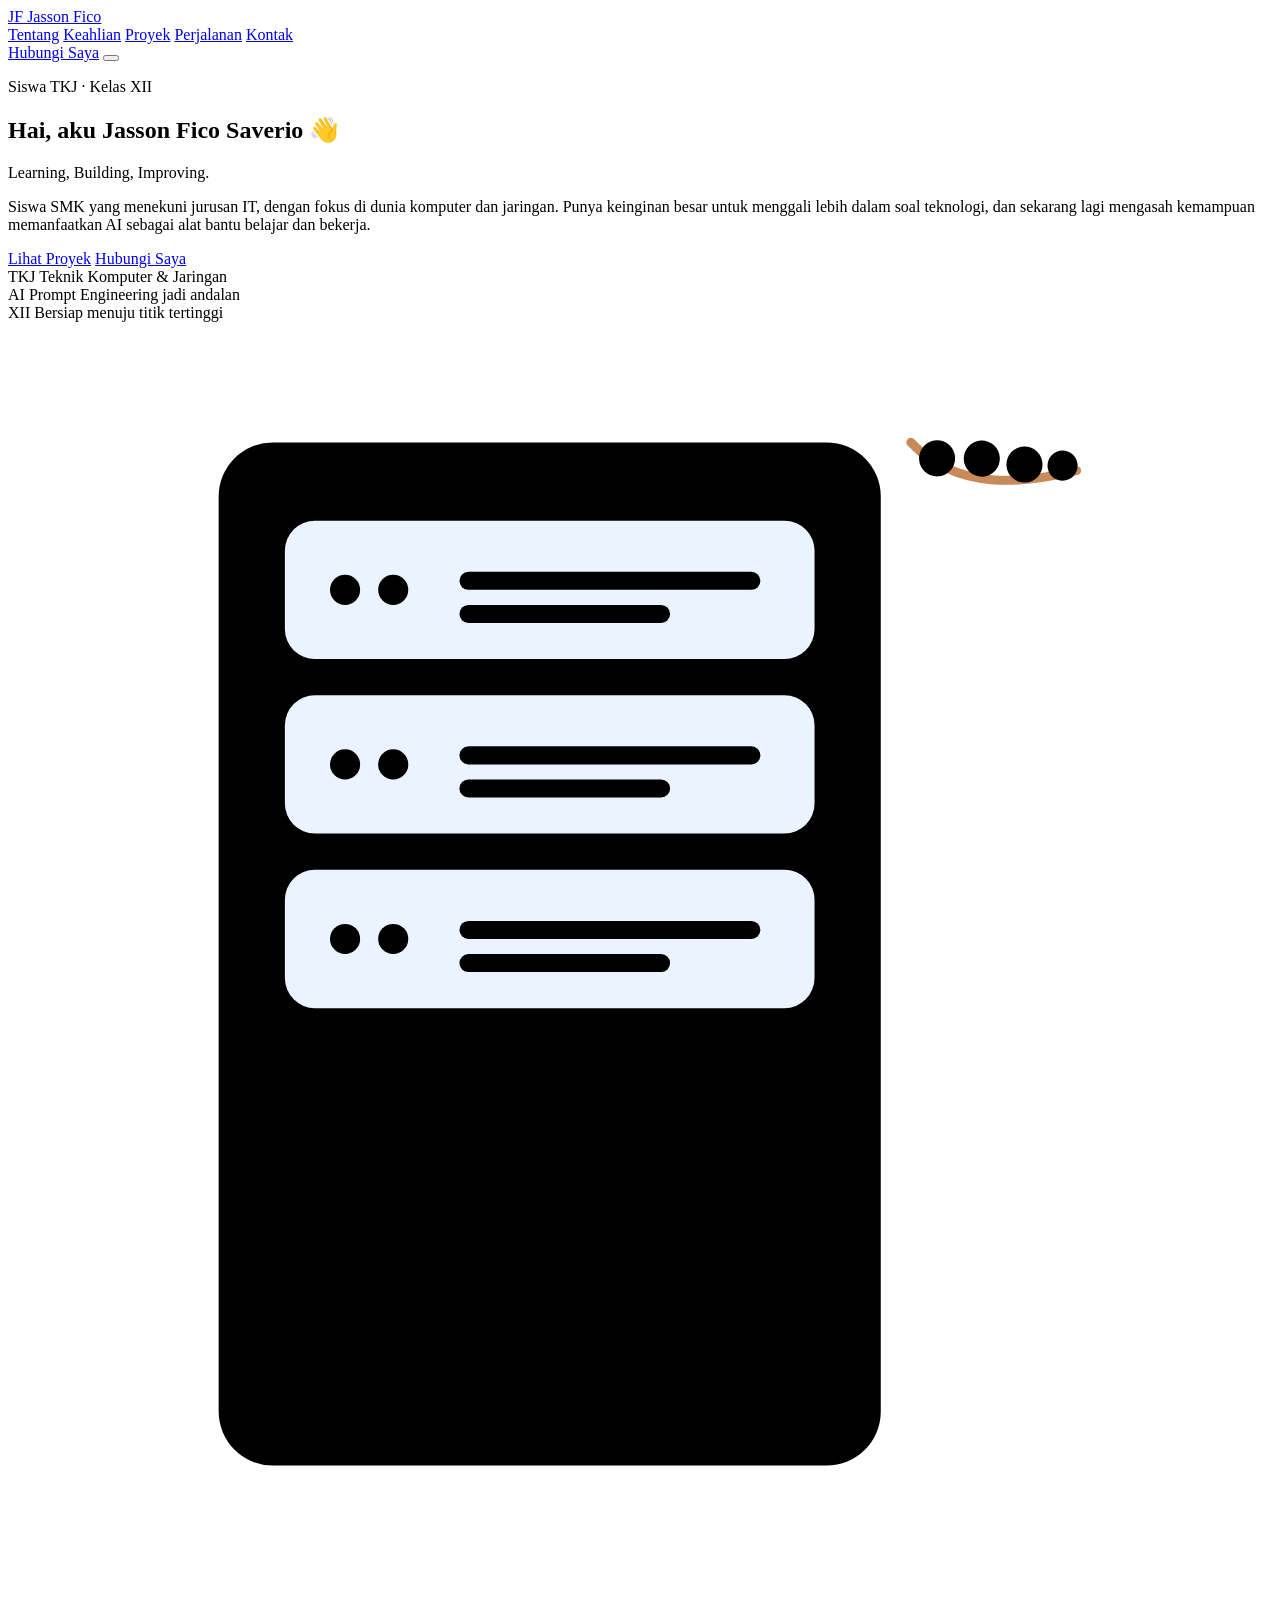
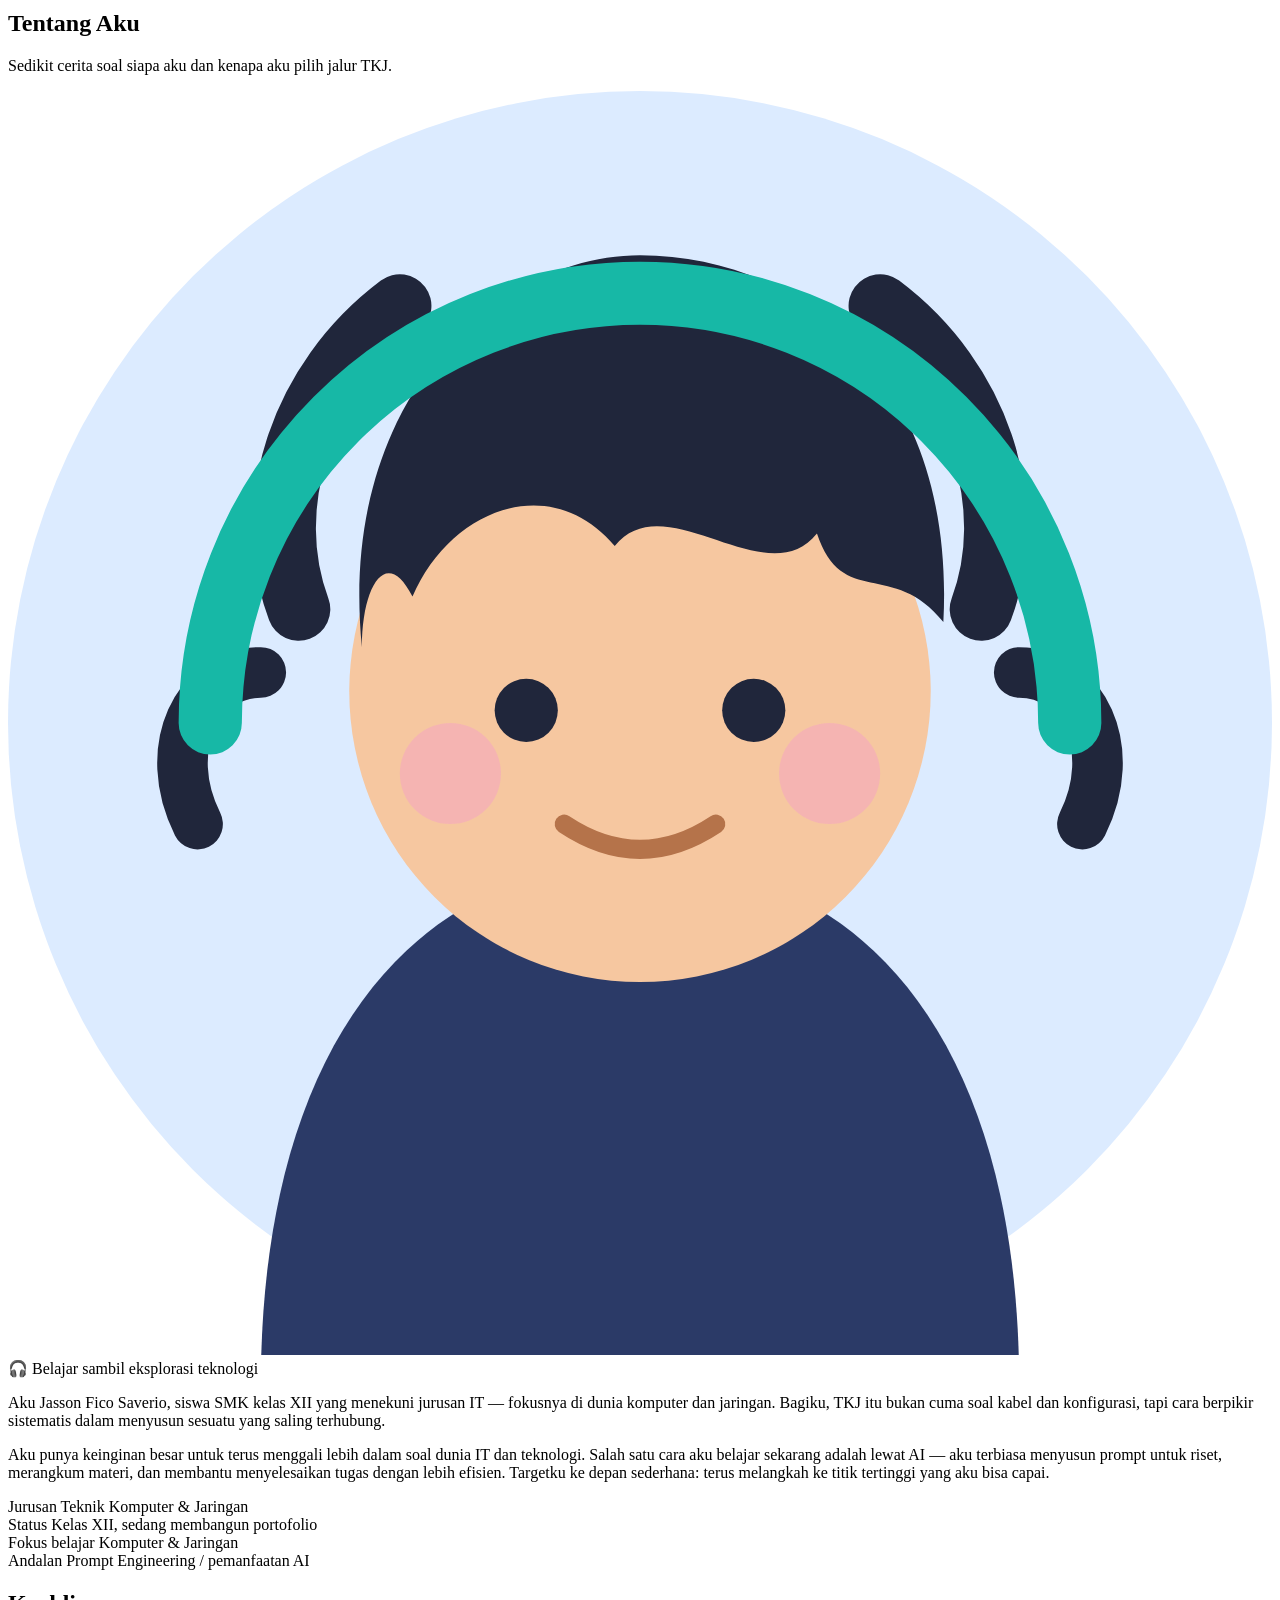
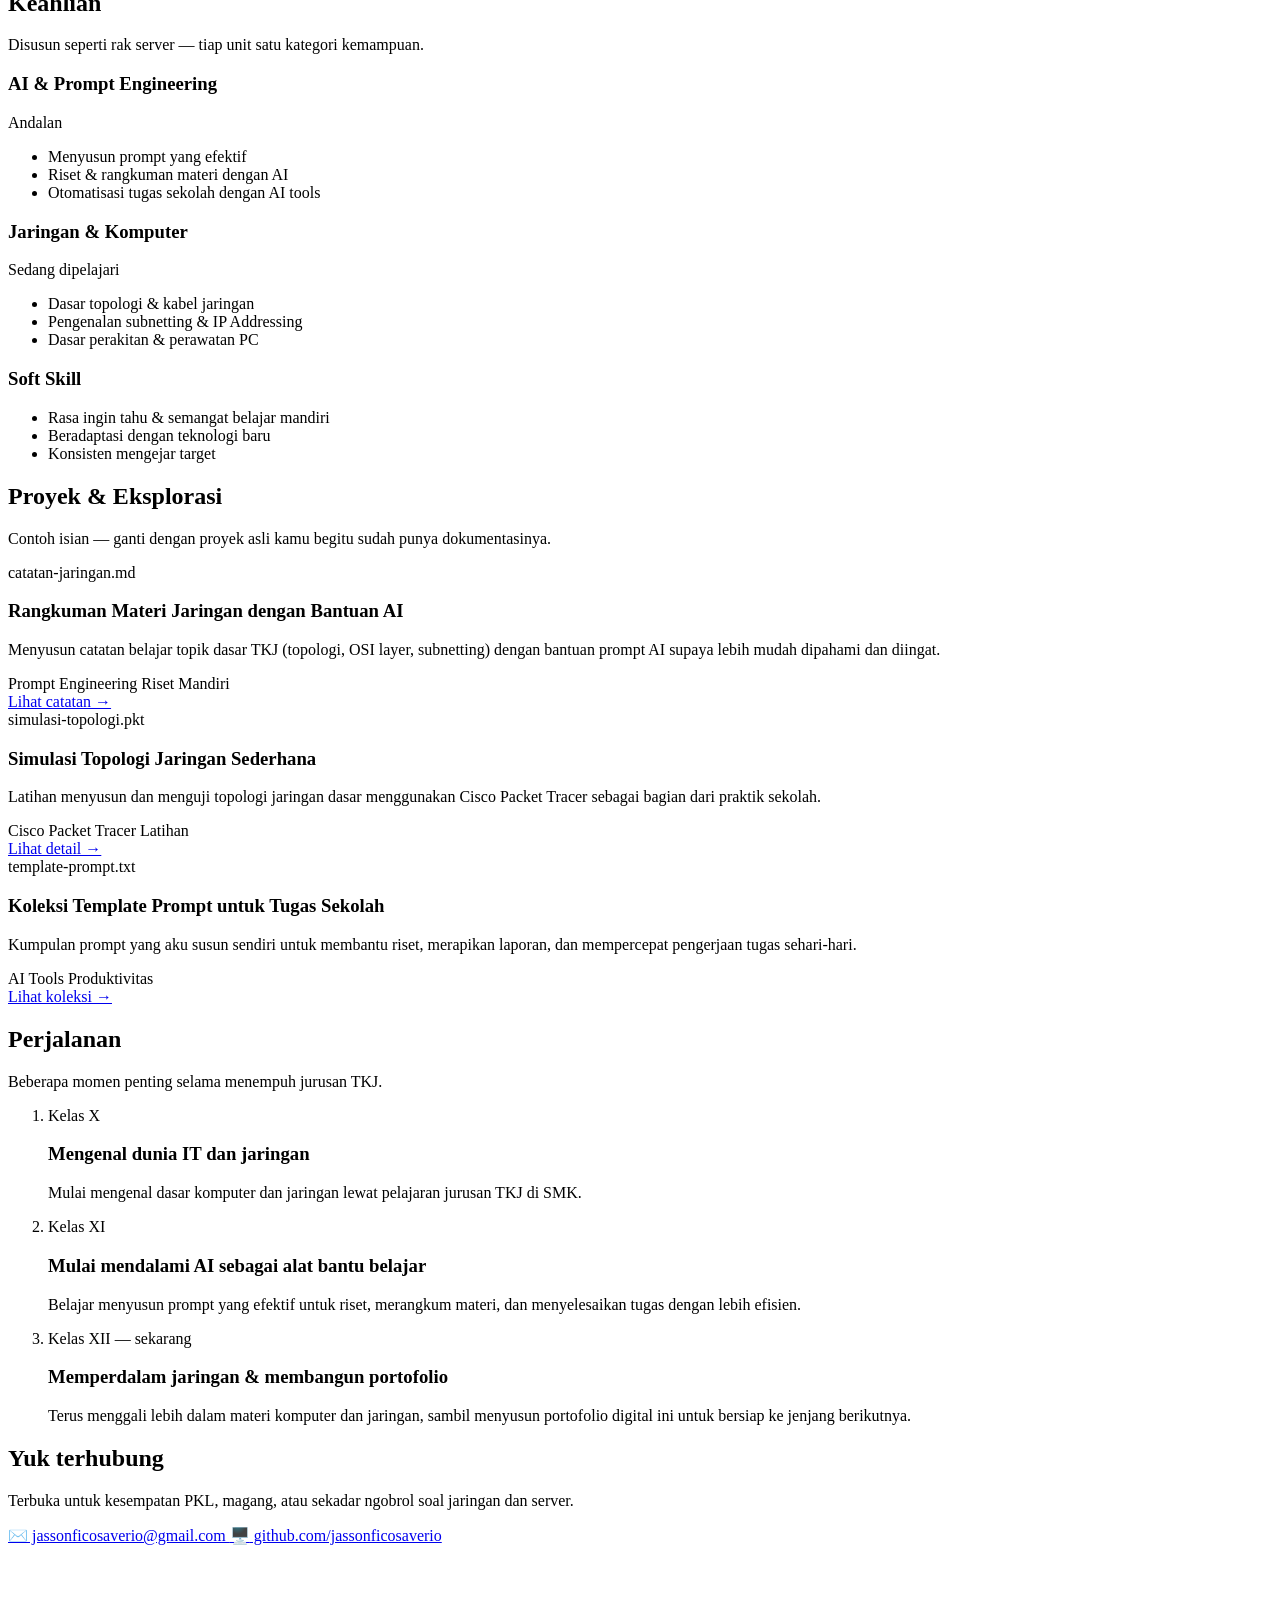
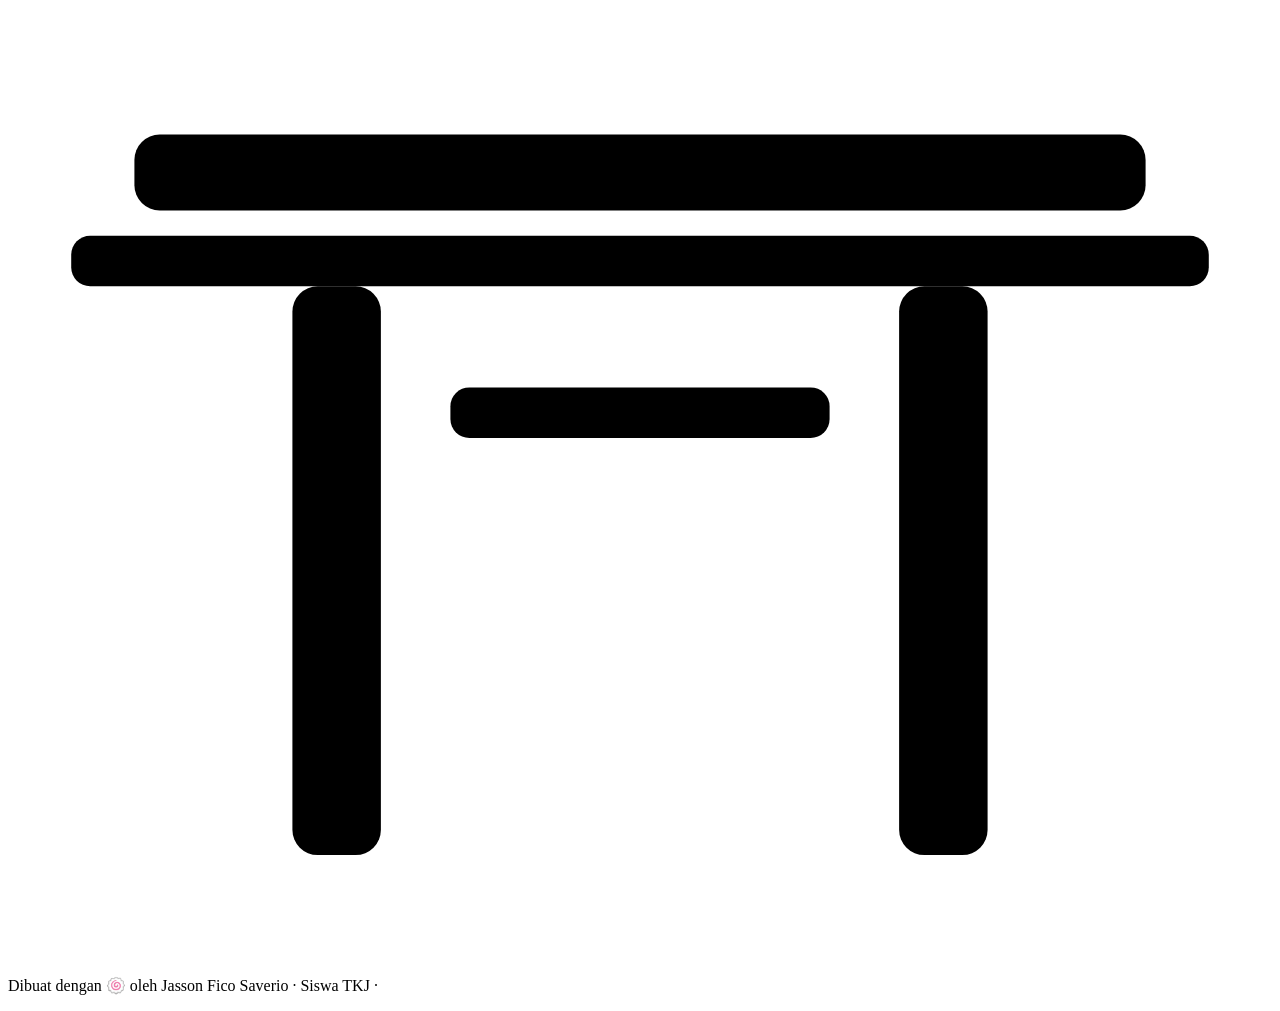
==== index.html @ 089767a8 "Rename index(1).html to index.html" ====
<!DOCTYPE html>
<html lang="id">
<head>
<meta charset="UTF-8">
<meta name="viewport" content="width=device-width, initial-scale=1.0">
<title>Jasson Fico Saverio — Siswa TKJ</title>
<meta name="description" content="Portofolio digital Jasson Fico Saverio, siswa Teknik Komputer dan Jaringan (TKJ).">
<link rel="preconnect" href="https://fonts.googleapis.com">
<link rel="preconnect" href="https://fonts.gstatic.com" crossorigin>
<link href="https://fonts.googleapis.com/css2?family=Baloo+2:wght@500;600;700;800&family=Plus+Jakarta+Sans:ital,wght@0,400;0,500;0,600;0,700;1,400&family=JetBrains+Mono:wght@400;500&display=swap" rel="stylesheet">
<link rel="stylesheet" href="style.css">
</head>
<body>

<!-- kelopak sakura dekoratif, dijalankan lewat script.js -->
<div class="sakura-layer" id="sakuraLayer" aria-hidden="true"></div>

<header class="navbar" id="navbar">
  <a href="#beranda" class="brand">
    <span class="brand-badge">JF</span>
    <span class="brand-text">Jasson Fico</span>
  </a>
  <nav class="nav-links" id="navLinks">
    <a href="#tentang">Tentang</a>
    <a href="#keahlian">Keahlian</a>
    <a href="#proyek">Proyek</a>
    <a href="#perjalanan">Perjalanan</a>
    <a href="#kontak">Kontak</a>
  </nav>
  <a href="#kontak" class="btn btn-primary btn-small">Hubungi Saya</a>
  <button class="nav-toggle" id="navToggle" aria-label="Buka menu" aria-expanded="false">
    <span></span><span></span><span></span>
  </button>
</header>

<main>

  <!-- ===== HERO ===== -->
  <section class="hero" id="beranda">
    <div class="hero-text">
      <p class="hero-kicker">Siswa TKJ · Kelas XII</p>
      <h1>Hai, aku Jasson Fico Saverio <span class="wave">👋</span></h1>
      <p class="hero-tagline">Learning, Building, Improving.</p>
      <p class="hero-desc">
        Siswa SMK yang menekuni jurusan IT, dengan fokus di dunia komputer dan jaringan. Punya keinginan besar untuk menggali lebih dalam soal teknologi, dan sekarang lagi mengasah kemampuan memanfaatkan AI sebagai alat bantu belajar dan bekerja.
      </p>
      <div class="hero-actions">
        <a href="#proyek" class="btn btn-primary">Lihat Proyek</a>
        <a href="#kontak" class="btn btn-outline">Hubungi Saya</a>
      </div>
      <!-- Kalau nanti sudah punya CV, tambahkan tombol lagi di sini, misalnya:
      <a href="link-cv-kamu.pdf" class="btn btn-outline" target="_blank">Unduh CV</a> -->
      <div class="hero-stats">
        <div class="stat">
          <span class="stat-num">TKJ</span>
          <span class="stat-label">Teknik Komputer &amp; Jaringan</span>
        </div>
        <div class="stat">
          <span class="stat-num">AI</span>
          <span class="stat-label">Prompt Engineering jadi andalan</span>
        </div>
        <div class="stat">
          <span class="stat-num">XII</span>
          <span class="stat-label">Bersiap menuju titik tertinggi</span>
        </div>
      </div>
    </div>

    <div class="hero-art" aria-hidden="true">
      <svg viewBox="0 0 420 420" class="rack-illustration">
        <!-- rak server sederhana -->
        <rect x="70" y="40" width="220" height="340" rx="18" fill="var(--surface)" stroke="var(--line)" stroke-width="2"/>
        <g class="rack-unit">
          <rect x="92" y="66" width="176" height="46" rx="10" fill="#EAF3FF"/>
          <circle cx="112" cy="89" r="5" fill="var(--teal)"/>
          <circle cx="128" cy="89" r="5" fill="var(--gold)"/>
          <rect x="150" y="83" width="100" height="6" rx="3" fill="var(--line)"/>
          <rect x="150" y="94" width="70" height="6" rx="3" fill="var(--line)"/>
        </g>
        <g class="rack-unit rack-unit-2">
          <rect x="92" y="124" width="176" height="46" rx="10" fill="#EAF3FF"/>
          <circle cx="112" cy="147" r="5" fill="var(--coral)"/>
          <circle cx="128" cy="147" r="5" fill="var(--gold)"/>
          <rect x="150" y="141" width="100" height="6" rx="3" fill="var(--line)"/>
          <rect x="150" y="152" width="70" height="6" rx="3" fill="var(--line)"/>
        </g>
        <g class="rack-unit rack-unit-3">
          <rect x="92" y="182" width="176" height="46" rx="10" fill="#EAF3FF"/>
          <circle cx="112" cy="205" r="5" fill="var(--teal)"/>
          <circle cx="128" cy="205" r="5" fill="var(--teal)"/>
          <rect x="150" y="199" width="100" height="6" rx="3" fill="var(--line)"/>
          <rect x="150" y="210" width="70" height="6" rx="3" fill="var(--line)"/>
        </g>
        <!-- kabel -->
        <path d="M92 240 C 60 260, 60 300, 92 320" fill="none" stroke="var(--sakura)" stroke-width="4" stroke-linecap="round"/>
        <path d="M268 240 C 300 260, 300 300, 268 320" fill="none" stroke="var(--teal)" stroke-width="4" stroke-linecap="round"/>
        <!-- ranting sakura kecil di pojok -->
        <g transform="translate(300,40) rotate(20)">
          <path d="M0 0 C 20 10, 40 0, 55 -10" fill="none" stroke="#C98A5A" stroke-width="3" stroke-linecap="round"/>
          <circle cx="10" cy="2" r="6" fill="var(--sakura)"/>
          <circle cx="24" cy="-3" r="6" fill="var(--sakura)"/>
          <circle cx="38" cy="-6" r="6" fill="var(--sakura-soft)"/>
          <circle cx="50" cy="-10" r="5" fill="var(--sakura)"/>
        </g>
      </svg>
    </div>
  </section>

  <div class="wave-divider" aria-hidden="true"></div>

  <!-- ===== TENTANG ===== -->
  <section class="section" id="tentang">
    <div class="section-head">
      <h2>Tentang Aku</h2>
      <p>Sedikit cerita soal siapa aku dan kenapa aku pilih jalur TKJ.</p>
    </div>

    <div class="about-grid">
      <div class="about-photo">
        <div class="photo-frame">
          <!-- Ilustrasi avatar orisinal — ganti dengan foto asli kamu kapan saja -->
          <svg viewBox="0 0 200 200" class="avatar-illustration" role="img" aria-label="Ilustrasi avatar Jasson">
            <circle cx="100" cy="100" r="100" fill="#DCEBFF"/>
            <path d="M40 205 C 40 150, 65 122, 100 122 C 135 122, 160 150, 160 205 Z" fill="#2B3A67"/>
            <circle cx="100" cy="95" r="46" fill="#F6C7A0"/>
            <path d="M56 88 C 52 48, 78 26, 100 26 C 126 26, 150 46, 148 84 C 140 74, 132 82, 128 70 C 120 80, 104 62, 96 72 C 86 60, 70 66, 64 80 C 60 72, 56 78, 56 88 Z" fill="#20263B"/>
            <path d="M46 82 C 40 66, 46 46, 62 34" fill="none" stroke="#20263B" stroke-width="10" stroke-linecap="round"/>
            <path d="M154 82 C 160 66, 154 46, 138 34" fill="none" stroke="#20263B" stroke-width="10" stroke-linecap="round"/>
            <circle cx="82" cy="98" r="5" fill="#20263B"/>
            <circle cx="118" cy="98" r="5" fill="#20263B"/>
            <path d="M88 116 Q 100 124, 112 116" fill="none" stroke="#B5734A" stroke-width="3" stroke-linecap="round"/>
            <circle cx="70" cy="108" r="8" fill="#F4A6C1" opacity="0.55"/>
            <circle cx="130" cy="108" r="8" fill="#F4A6C1" opacity="0.55"/>
            <path d="M40 92 C 30 92, 24 104, 30 116" fill="none" stroke="#20263B" stroke-width="8" stroke-linecap="round"/>
            <path d="M160 92 C 170 92, 176 104, 170 116" fill="none" stroke="#20263B" stroke-width="8" stroke-linecap="round"/>
            <path d="M32 100 A 68 68 0 0 1 168 100" fill="none" stroke="#17B8A6" stroke-width="10" stroke-linecap="round"/>
          </svg>
        </div>
        <div class="photo-tag">🎧 Belajar sambil eksplorasi teknologi</div>
      </div>

      <div class="about-body">
        <p>
          Aku Jasson Fico Saverio, siswa SMK kelas XII yang menekuni jurusan IT — fokusnya di dunia komputer dan jaringan. Bagiku, TKJ itu bukan cuma soal kabel dan konfigurasi, tapi cara berpikir sistematis dalam menyusun sesuatu yang saling terhubung.
        </p>
        <p>
          Aku punya keinginan besar untuk terus menggali lebih dalam soal dunia IT dan teknologi. Salah satu cara aku belajar sekarang adalah lewat AI — aku terbiasa menyusun prompt untuk riset, merangkum materi, dan membantu menyelesaikan tugas dengan lebih efisien. Targetku ke depan sederhana: terus melangkah ke titik tertinggi yang aku bisa capai.
        </p>

        <div class="quick-facts">
          <div class="fact">
            <span class="fact-label">Jurusan</span>
            <span class="fact-value">Teknik Komputer &amp; Jaringan</span>
          </div>
          <div class="fact">
            <span class="fact-label">Status</span>
            <span class="fact-value">Kelas XII, sedang membangun portofolio</span>
          </div>
          <div class="fact">
            <span class="fact-label">Fokus belajar</span>
            <span class="fact-value">Komputer &amp; Jaringan</span>
          </div>
          <div class="fact">
            <span class="fact-label">Andalan</span>
            <span class="fact-value">Prompt Engineering / pemanfaatan AI</span>
          </div>
        </div>
      </div>
    </div>
  </section>

  <!-- ===== KEAHLIAN ===== -->
  <section class="section section-alt" id="keahlian">
    <div class="section-head">
      <h2>Keahlian</h2>
      <p>Disusun seperti rak server — tiap unit satu kategori kemampuan.</p>
    </div>

    <div class="rack-grid">

      <div class="rack-card rack-card-featured">
        <div class="rack-card-head">
          <span class="rack-led led-teal"></span>
          <h3>AI &amp; Prompt Engineering</h3>
          <span class="rack-badge">Andalan</span>
        </div>
        <ul class="skill-list">
          <li><span>Menyusun prompt yang efektif</span><div class="skill-bar"><i style="width:88%"></i></div></li>
          <li><span>Riset &amp; rangkuman materi dengan AI</span><div class="skill-bar"><i style="width:85%"></i></div></li>
          <li><span>Otomatisasi tugas sekolah dengan AI tools</span><div class="skill-bar"><i style="width:80%"></i></div></li>
        </ul>
      </div>

      <div class="rack-card">
        <div class="rack-card-head">
          <span class="rack-led led-coral"></span>
          <h3>Jaringan &amp; Komputer</h3>
          <span class="rack-badge rack-badge-muted">Sedang dipelajari</span>
        </div>
        <ul class="skill-list">
          <li><span>Dasar topologi &amp; kabel jaringan</span><div class="skill-bar"><i style="width:55%"></i></div></li>
          <li><span>Pengenalan subnetting &amp; IP Addressing</span><div class="skill-bar"><i style="width:45%"></i></div></li>
          <li><span>Dasar perakitan &amp; perawatan PC</span><div class="skill-bar"><i style="width:60%"></i></div></li>
        </ul>
      </div>

      <div class="rack-card">
        <div class="rack-card-head">
          <span class="rack-led led-gold"></span>
          <h3>Soft Skill</h3>
        </div>
        <ul class="skill-list">
          <li><span>Rasa ingin tahu &amp; semangat belajar mandiri</span><div class="skill-bar"><i style="width:90%"></i></div></li>
          <li><span>Beradaptasi dengan teknologi baru</span><div class="skill-bar"><i style="width:80%"></i></div></li>
          <li><span>Konsisten mengejar target</span><div class="skill-bar"><i style="width:82%"></i></div></li>
        </ul>
      </div>

    </div>
  </section>

  <!-- ===== PROYEK ===== -->
  <section class="section" id="proyek">
    <div class="section-head">
      <h2>Proyek &amp; Eksplorasi</h2>
      <p>Contoh isian — ganti dengan proyek asli kamu begitu sudah punya dokumentasinya.</p>
    </div>

    <div class="terminal-grid">

      <article class="terminal-card">
        <div class="terminal-bar">
          <span class="dot dot-red"></span><span class="dot dot-yellow"></span><span class="dot dot-green"></span>
          <span class="terminal-title">catatan-jaringan.md</span>
        </div>
        <div class="terminal-body">
          <h3>Rangkuman Materi Jaringan dengan Bantuan AI</h3>
          <p>Menyusun catatan belajar topik dasar TKJ (topologi, OSI layer, subnetting) dengan bantuan prompt AI supaya lebih mudah dipahami dan diingat.</p>
          <div class="tag-list">
            <span class="tag">Prompt Engineering</span>
            <span class="tag">Riset Mandiri</span>
          </div>
          <a href="#" class="terminal-link">Lihat catatan →</a>
        </div>
      </article>

      <article class="terminal-card">
        <div class="terminal-bar">
          <span class="dot dot-red"></span><span class="dot dot-yellow"></span><span class="dot dot-green"></span>
          <span class="terminal-title">simulasi-topologi.pkt</span>
        </div>
        <div class="terminal-body">
          <h3>Simulasi Topologi Jaringan Sederhana</h3>
          <p>Latihan menyusun dan menguji topologi jaringan dasar menggunakan Cisco Packet Tracer sebagai bagian dari praktik sekolah.</p>
          <div class="tag-list">
            <span class="tag">Cisco Packet Tracer</span>
            <span class="tag">Latihan</span>
          </div>
          <a href="#" class="terminal-link">Lihat detail →</a>
        </div>
      </article>

      <article class="terminal-card">
        <div class="terminal-bar">
          <span class="dot dot-red"></span><span class="dot dot-yellow"></span><span class="dot dot-green"></span>
          <span class="terminal-title">template-prompt.txt</span>
        </div>
        <div class="terminal-body">
          <h3>Koleksi Template Prompt untuk Tugas Sekolah</h3>
          <p>Kumpulan prompt yang aku susun sendiri untuk membantu riset, merapikan laporan, dan mempercepat pengerjaan tugas sehari-hari.</p>
          <div class="tag-list">
            <span class="tag">AI Tools</span>
            <span class="tag">Produktivitas</span>
          </div>
          <a href="#" class="terminal-link">Lihat koleksi →</a>
        </div>
      </article>

    </div>
  </section>

  <div class="wave-divider wave-divider-alt" aria-hidden="true"></div>

  <!-- ===== PERJALANAN / TIMELINE ===== -->
  <section class="section" id="perjalanan">
    <div class="section-head">
      <h2>Perjalanan</h2>
      <p>Beberapa momen penting selama menempuh jurusan TKJ.</p>
    </div>

    <ol class="timeline">
      <li class="timeline-item">
        <div class="timeline-dot"></div>
        <div class="timeline-content">
          <span class="timeline-date">Kelas X</span>
          <h3>Mengenal dunia IT dan jaringan</h3>
          <p>Mulai mengenal dasar komputer dan jaringan lewat pelajaran jurusan TKJ di SMK.</p>
        </div>
      </li>
      <li class="timeline-item">
        <div class="timeline-dot"></div>
        <div class="timeline-content">
          <span class="timeline-date">Kelas XI</span>
          <h3>Mulai mendalami AI sebagai alat bantu belajar</h3>
          <p>Belajar menyusun prompt yang efektif untuk riset, merangkum materi, dan menyelesaikan tugas dengan lebih efisien.</p>
        </div>
      </li>
      <li class="timeline-item">
        <div class="timeline-dot"></div>
        <div class="timeline-content">
          <span class="timeline-date">Kelas XII — sekarang</span>
          <h3>Memperdalam jaringan &amp; membangun portofolio</h3>
          <p>Terus menggali lebih dalam materi komputer dan jaringan, sambil menyusun portofolio digital ini untuk bersiap ke jenjang berikutnya.</p>
        </div>
      </li>
    </ol>
  </section>

  <!-- ===== KONTAK ===== -->
  <section class="section section-contact" id="kontak">
    <div class="contact-card">
      <div class="contact-text">
        <h2>Yuk terhubung</h2>
        <p>Terbuka untuk kesempatan PKL, magang, atau sekadar ngobrol soal jaringan dan server.</p>
        <div class="contact-list">
          <a href="mailto:jassonficosaverio@gmail.com" class="contact-item">
            <span class="contact-icon">✉️</span> jassonficosaverio@gmail.com
          </a>
          <a href="https://github.com/jassonficosaverio" target="_blank" rel="noopener" class="contact-item">
            <span class="contact-icon">🖥️</span> github.com/jassonficosaverio
          </a>
        </div>
      </div>
      <svg class="torii" viewBox="0 0 200 160" aria-hidden="true">
        <rect x="20" y="30" width="160" height="12" rx="4" fill="var(--coral)"/>
        <rect x="10" y="46" width="180" height="8" rx="3" fill="var(--coral)"/>
        <rect x="45" y="54" width="14" height="90" rx="4" fill="var(--coral)"/>
        <rect x="141" y="54" width="14" height="90" rx="4" fill="var(--coral)"/>
        <rect x="70" y="70" width="60" height="8" rx="3" fill="var(--coral)"/>
      </svg>
    </div>
  </section>

</main>

<footer class="footer">
  <p>Dibuat dengan 🍥 oleh Jasson Fico Saverio · Siswa TKJ · <span id="year"></span></p>
</footer>

<script src="script.js"></script>
</body>
</html>
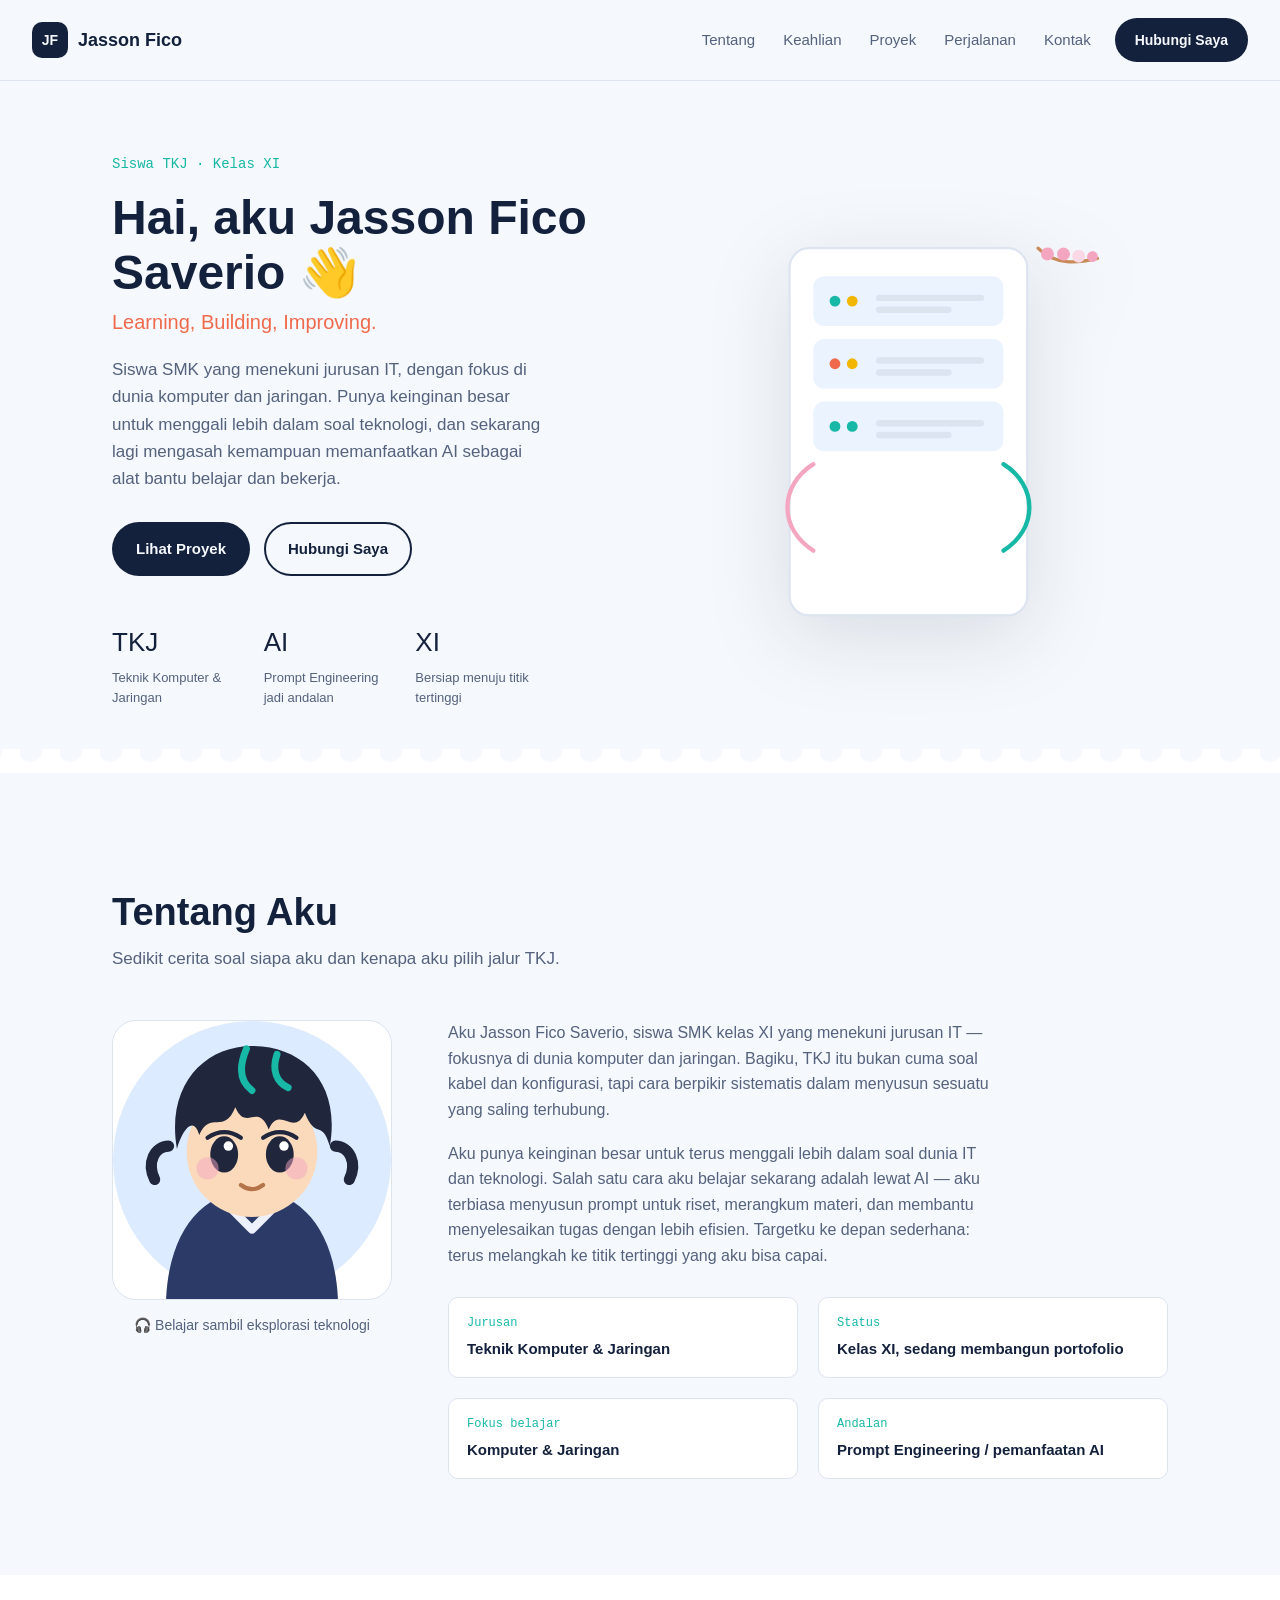
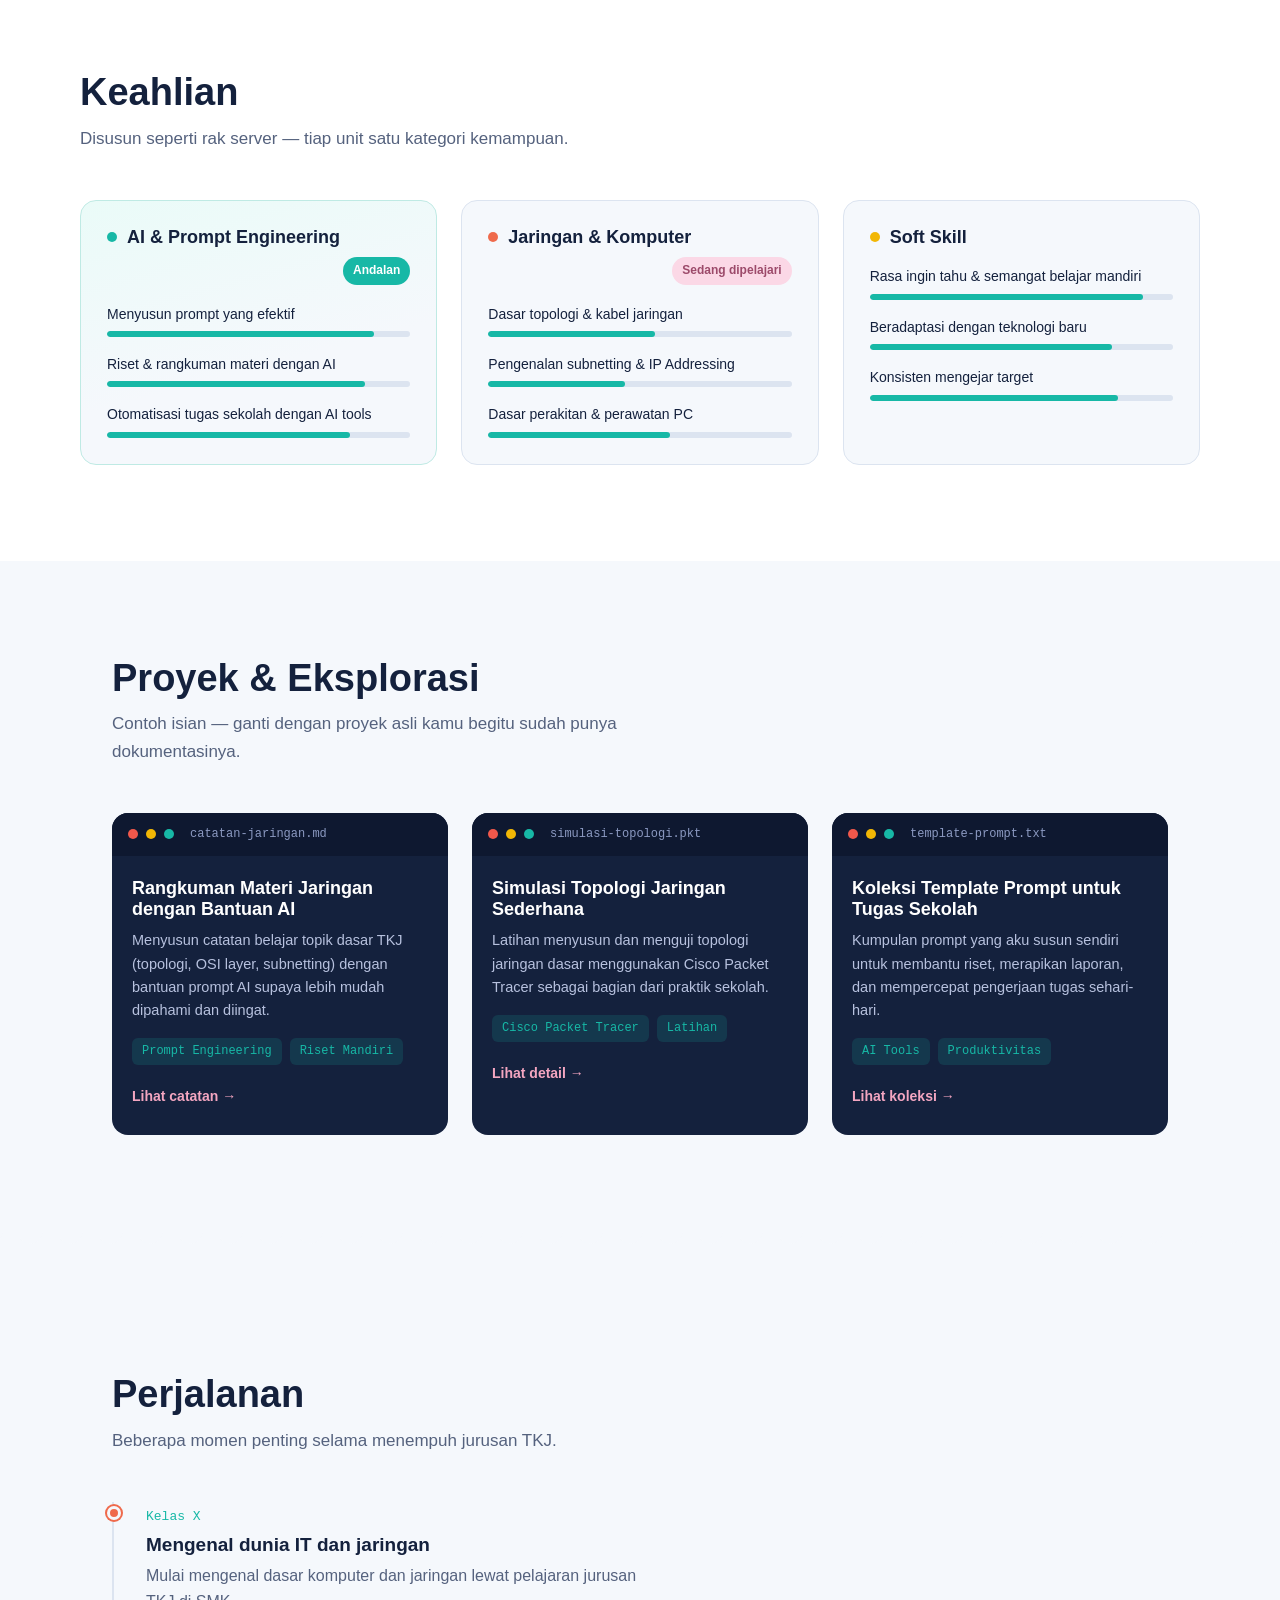
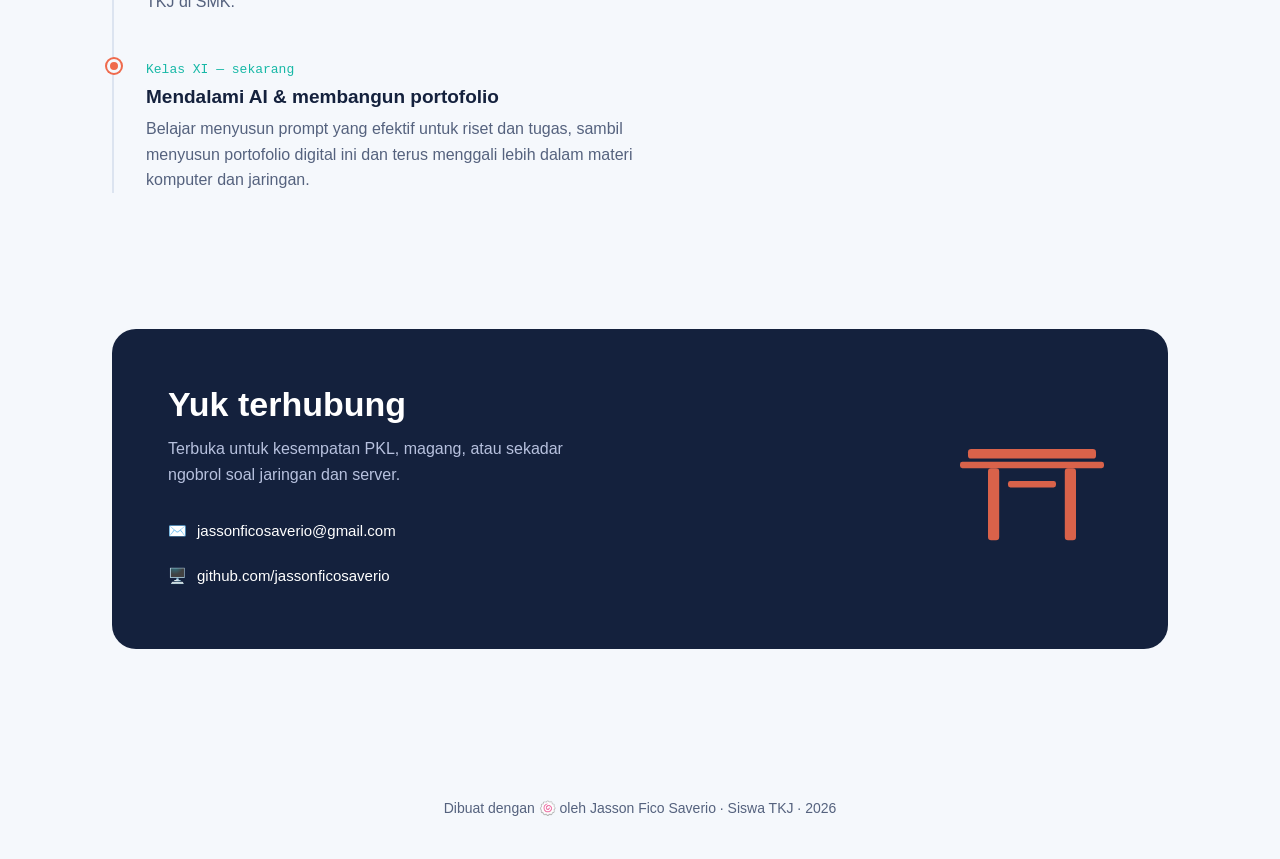
==== commit 93d09093: "Rename index(2).html to index.html" ====
--- a/index.html
+++ b/index.html
@@ -38,7 +38,7 @@
   <!-- ===== HERO ===== -->
   <section class="hero" id="beranda">
     <div class="hero-text">
-      <p class="hero-kicker">Siswa TKJ · Kelas XII</p>
+      <p class="hero-kicker">Siswa TKJ · Kelas XI</p>
       <h1>Hai, aku Jasson Fico Saverio <span class="wave">👋</span></h1>
       <p class="hero-tagline">Learning, Building, Improving.</p>
       <p class="hero-desc">
@@ -60,7 +60,7 @@
           <span class="stat-label">Prompt Engineering jadi andalan</span>
         </div>
         <div class="stat">
-          <span class="stat-num">XII</span>
+          <span class="stat-num">XI</span>
           <span class="stat-label">Bersiap menuju titik tertinggi</span>
         </div>
       </div>
@@ -119,21 +119,34 @@
       <div class="about-photo">
         <div class="photo-frame">
           <!-- Ilustrasi avatar orisinal — ganti dengan foto asli kamu kapan saja -->
-          <svg viewBox="0 0 200 200" class="avatar-illustration" role="img" aria-label="Ilustrasi avatar Jasson">
+          <svg viewBox="0 0 200 200" class="avatar-illustration" role="img" aria-label="Ilustrasi avatar Jasson bergaya anime">
             <circle cx="100" cy="100" r="100" fill="#DCEBFF"/>
-            <path d="M40 205 C 40 150, 65 122, 100 122 C 135 122, 160 150, 160 205 Z" fill="#2B3A67"/>
-            <circle cx="100" cy="95" r="46" fill="#F6C7A0"/>
-            <path d="M56 88 C 52 48, 78 26, 100 26 C 126 26, 150 46, 148 84 C 140 74, 132 82, 128 70 C 120 80, 104 62, 96 72 C 86 60, 70 66, 64 80 C 60 72, 56 78, 56 88 Z" fill="#20263B"/>
-            <path d="M46 82 C 40 66, 46 46, 62 34" fill="none" stroke="#20263B" stroke-width="10" stroke-linecap="round"/>
-            <path d="M154 82 C 160 66, 154 46, 138 34" fill="none" stroke="#20263B" stroke-width="10" stroke-linecap="round"/>
-            <circle cx="82" cy="98" r="5" fill="#20263B"/>
-            <circle cx="118" cy="98" r="5" fill="#20263B"/>
-            <path d="M88 116 Q 100 124, 112 116" fill="none" stroke="#B5734A" stroke-width="3" stroke-linecap="round"/>
-            <circle cx="70" cy="108" r="8" fill="#F4A6C1" opacity="0.55"/>
-            <circle cx="130" cy="108" r="8" fill="#F4A6C1" opacity="0.55"/>
-            <path d="M40 92 C 30 92, 24 104, 30 116" fill="none" stroke="#20263B" stroke-width="8" stroke-linecap="round"/>
-            <path d="M160 92 C 170 92, 176 104, 170 116" fill="none" stroke="#20263B" stroke-width="8" stroke-linecap="round"/>
-            <path d="M32 100 A 68 68 0 0 1 168 100" fill="none" stroke="#17B8A6" stroke-width="10" stroke-linecap="round"/>
+            <!-- badan -->
+            <path d="M38 208 C 38 152, 64 122, 100 122 C 136 122, 162 152, 162 208 Z" fill="#2B3A67"/>
+            <path d="M78 128 L 100 150 L 122 128" fill="none" stroke="#EDF1FB" stroke-width="6" stroke-linecap="round" stroke-linejoin="round"/>
+            <!-- wajah -->
+            <circle cx="100" cy="94" r="47" fill="#FBD9BB"/>
+            <!-- mata besar bergaya anime -->
+            <g>
+              <ellipse cx="80" cy="96" rx="10" ry="13" fill="#20263B"/>
+              <circle cx="83" cy="90" r="3.4" fill="#FFFFFF"/>
+              <ellipse cx="120" cy="96" rx="10" ry="13" fill="#20263B"/>
+              <circle cx="123" cy="90" r="3.4" fill="#FFFFFF"/>
+            </g>
+            <path d="M68 84 Q 80 76, 92 84" fill="none" stroke="#20263B" stroke-width="3" stroke-linecap="round"/>
+            <path d="M108 84 Q 120 76, 132 84" fill="none" stroke="#20263B" stroke-width="3" stroke-linecap="round"/>
+            <path d="M92 118 Q 100 124, 108 118" fill="none" stroke="#B5734A" stroke-width="3" stroke-linecap="round"/>
+            <circle cx="68" cy="106" r="8" fill="#F4A6C1" opacity="0.5"/>
+            <circle cx="132" cy="106" r="8" fill="#F4A6C1" opacity="0.5"/>
+            <!-- rambut spiky bergaya anime dengan aksen teal -->
+            <path d="M46 92 C 38 46, 66 18, 100 18 C 136 18, 164 44, 156 90
+                     C 150 70, 146 86, 138 66 C 130 84, 120 60, 112 78
+                     C 104 58, 96 80, 88 62 C 80 82, 70 64, 62 82
+                     C 58 68, 50 78, 46 92 Z" fill="#20263B"/>
+            <path d="M96 20 C 90 34, 92 44, 100 50" fill="none" stroke="#17B8A6" stroke-width="5" stroke-linecap="round"/>
+            <path d="M118 24 C 114 36, 118 44, 126 48" fill="none" stroke="#17B8A6" stroke-width="5" stroke-linecap="round"/>
+            <path d="M40 90 C 30 90, 24 102, 30 114" fill="none" stroke="#20263B" stroke-width="8" stroke-linecap="round"/>
+            <path d="M160 90 C 170 90, 176 102, 170 114" fill="none" stroke="#20263B" stroke-width="8" stroke-linecap="round"/>
           </svg>
         </div>
         <div class="photo-tag">🎧 Belajar sambil eksplorasi teknologi</div>
@@ -141,7 +154,7 @@
 
       <div class="about-body">
         <p>
-          Aku Jasson Fico Saverio, siswa SMK kelas XII yang menekuni jurusan IT — fokusnya di dunia komputer dan jaringan. Bagiku, TKJ itu bukan cuma soal kabel dan konfigurasi, tapi cara berpikir sistematis dalam menyusun sesuatu yang saling terhubung.
+          Aku Jasson Fico Saverio, siswa SMK kelas XI yang menekuni jurusan IT — fokusnya di dunia komputer dan jaringan. Bagiku, TKJ itu bukan cuma soal kabel dan konfigurasi, tapi cara berpikir sistematis dalam menyusun sesuatu yang saling terhubung.
         </p>
         <p>
           Aku punya keinginan besar untuk terus menggali lebih dalam soal dunia IT dan teknologi. Salah satu cara aku belajar sekarang adalah lewat AI — aku terbiasa menyusun prompt untuk riset, merangkum materi, dan membantu menyelesaikan tugas dengan lebih efisien. Targetku ke depan sederhana: terus melangkah ke titik tertinggi yang aku bisa capai.
@@ -154,7 +167,7 @@
           </div>
           <div class="fact">
             <span class="fact-label">Status</span>
-            <span class="fact-value">Kelas XII, sedang membangun portofolio</span>
+            <span class="fact-value">Kelas XI, sedang membangun portofolio</span>
           </div>
           <div class="fact">
             <span class="fact-label">Fokus belajar</span>
@@ -300,17 +313,9 @@
       <li class="timeline-item">
         <div class="timeline-dot"></div>
         <div class="timeline-content">
-          <span class="timeline-date">Kelas XI</span>
-          <h3>Mulai mendalami AI sebagai alat bantu belajar</h3>
-          <p>Belajar menyusun prompt yang efektif untuk riset, merangkum materi, dan menyelesaikan tugas dengan lebih efisien.</p>
-        </div>
-      </li>
-      <li class="timeline-item">
-        <div class="timeline-dot"></div>
-        <div class="timeline-content">
-          <span class="timeline-date">Kelas XII — sekarang</span>
-          <h3>Memperdalam jaringan &amp; membangun portofolio</h3>
-          <p>Terus menggali lebih dalam materi komputer dan jaringan, sambil menyusun portofolio digital ini untuk bersiap ke jenjang berikutnya.</p>
+          <span class="timeline-date">Kelas XI — sekarang</span>
+          <h3>Mendalami AI &amp; membangun portofolio</h3>
+          <p>Belajar menyusun prompt yang efektif untuk riset dan tugas, sambil menyusun portofolio digital ini dan terus menggali lebih dalam materi komputer dan jaringan.</p>
         </div>
       </li>
     </ol>
--- a/style.css
+++ b/style.css
@@ -0,0 +1,698 @@
+/* =========================================
+   TOKENS
+========================================= */
+:root {
+  --bg: #F5F8FC;
+  --surface: #FFFFFF;
+  --ink: #14213D;
+  --ink-soft: #55627E;
+  --teal: #17B8A6;
+  --coral: #EF6A4C;
+  --gold: #F2B705;
+  --sakura: #F4A6C1;
+  --sakura-soft: #FBD8E6;
+  --line: #DCE4F0;
+
+  --font-display: 'Baloo 2', sans-serif;
+  --font-body: 'Plus Jakarta Sans', sans-serif;
+  --font-mono: 'JetBrains Mono', monospace;
+
+  --max-width: 1120px;
+  --radius-lg: 24px;
+  --radius-md: 16px;
+  --radius-sm: 10px;
+}
+
+* { box-sizing: border-box; }
+
+html { scroll-behavior: smooth; }
+
+@media (prefers-reduced-motion: reduce) {
+  html { scroll-behavior: auto; }
+  *, *::before, *::after { animation-duration: 0.001ms !important; transition-duration: 0.001ms !important; }
+}
+
+body {
+  margin: 0;
+  background: var(--bg);
+  color: var(--ink);
+  font-family: var(--font-body);
+  line-height: 1.6;
+  -webkit-font-smoothing: antialiased;
+}
+
+h1, h2, h3 {
+  font-family: var(--font-display);
+  color: var(--ink);
+  margin: 0;
+  line-height: 1.15;
+}
+
+p { margin: 0; }
+
+a { color: inherit; text-decoration: none; }
+
+ul, ol { margin: 0; padding: 0; list-style: none; }
+
+img, svg { display: block; max-width: 100%; }
+
+section, header, footer { position: relative; }
+
+/* =========================================
+   LAYOUT HELPERS
+========================================= */
+.section {
+  max-width: var(--max-width);
+  margin: 0 auto;
+  padding: 96px 32px;
+}
+
+.section-alt {
+  max-width: none;
+  background: var(--surface);
+}
+.section-alt > * { max-width: var(--max-width); margin-left: auto; margin-right: auto; }
+.section-alt .section-head,
+.section-alt .rack-grid { max-width: var(--max-width); margin-left: auto; margin-right: auto; }
+
+.section-head {
+  max-width: 560px;
+  margin-bottom: 48px;
+}
+
+.section-head h2 {
+  font-size: clamp(28px, 3.4vw, 38px);
+  margin-bottom: 10px;
+}
+
+.section-head p {
+  color: var(--ink-soft);
+  font-size: 17px;
+}
+
+/* =========================================
+   SAKURA LAYER
+========================================= */
+.sakura-layer {
+  position: fixed;
+  inset: 0;
+  pointer-events: none;
+  z-index: 1;
+  overflow: hidden;
+}
+
+.petal {
+  position: absolute;
+  top: -20px;
+  width: 12px;
+  height: 12px;
+  background: var(--sakura);
+  border-radius: 60% 0 60% 0;
+  opacity: 0.55;
+  animation: fall linear infinite;
+}
+
+@keyframes fall {
+  to { transform: translateY(110vh) rotate(220deg); }
+}
+
+@media (prefers-reduced-motion: reduce) {
+  .sakura-layer { display: none; }
+}
+
+/* =========================================
+   NAVBAR
+========================================= */
+.navbar {
+  position: sticky;
+  top: 0;
+  z-index: 50;
+  display: flex;
+  align-items: center;
+  gap: 24px;
+  padding: 18px 32px;
+  background: rgba(245, 248, 252, 0.85);
+  backdrop-filter: blur(10px);
+  border-bottom: 1px solid var(--line);
+}
+
+.brand {
+  display: flex;
+  align-items: center;
+  gap: 10px;
+  font-family: var(--font-display);
+  font-weight: 700;
+  font-size: 18px;
+  margin-right: auto;
+}
+
+.brand-badge {
+  display: grid;
+  place-items: center;
+  width: 36px;
+  height: 36px;
+  border-radius: 10px;
+  background: var(--ink);
+  color: var(--bg);
+  font-size: 14px;
+}
+
+.nav-links {
+  display: flex;
+  gap: 28px;
+}
+
+.nav-links a {
+  font-size: 15px;
+  color: var(--ink-soft);
+  transition: color 0.15s ease;
+}
+
+.nav-links a:hover,
+.nav-links a:focus-visible { color: var(--ink); }
+
+.nav-toggle {
+  display: none;
+  flex-direction: column;
+  gap: 5px;
+  background: none;
+  border: none;
+  cursor: pointer;
+  padding: 6px;
+}
+
+.nav-toggle span {
+  width: 22px;
+  height: 2px;
+  background: var(--ink);
+  border-radius: 2px;
+}
+
+/* =========================================
+   BUTTONS
+========================================= */
+.btn {
+  display: inline-flex;
+  align-items: center;
+  gap: 8px;
+  padding: 13px 22px;
+  border-radius: 999px;
+  font-weight: 600;
+  font-size: 15px;
+  border: 2px solid transparent;
+  transition: transform 0.15s ease, background 0.15s ease, border-color 0.15s ease;
+}
+
+.btn:hover { transform: translateY(-2px); }
+
+.btn-primary {
+  background: var(--ink);
+  color: var(--bg);
+}
+.btn-primary:hover { background: #0C1730; }
+
+.btn-outline {
+  border-color: var(--ink);
+  color: var(--ink);
+}
+.btn-outline:hover { background: var(--ink); color: var(--bg); }
+
+.btn-small { padding: 9px 18px; font-size: 14px; }
+
+/* =========================================
+   HERO
+========================================= */
+.hero {
+  max-width: var(--max-width);
+  margin: 0 auto;
+  padding: 72px 32px 40px;
+  display: grid;
+  grid-template-columns: 1.1fr 0.9fr;
+  gap: 48px;
+  align-items: center;
+  position: relative;
+  z-index: 2;
+}
+
+.hero-kicker {
+  font-family: var(--font-mono);
+  font-size: 14px;
+  color: var(--teal);
+  margin-bottom: 14px;
+}
+
+.hero-text h1 {
+  font-size: clamp(32px, 4.4vw, 48px);
+  margin-bottom: 6px;
+}
+
+.wave {
+  display: inline-block;
+  animation: wave 2.2s ease-in-out infinite;
+  transform-origin: 70% 70%;
+}
+
+@keyframes wave {
+  0%, 100% { transform: rotate(0deg); }
+  15% { transform: rotate(14deg); }
+  30% { transform: rotate(-8deg); }
+  45% { transform: rotate(14deg); }
+  60% { transform: rotate(0deg); }
+}
+
+.hero-tagline {
+  font-family: var(--font-display);
+  font-size: 20px;
+  color: var(--coral);
+  margin: 6px 0 18px;
+}
+
+.hero-desc {
+  color: var(--ink-soft);
+  font-size: 17px;
+  max-width: 46ch;
+  margin-bottom: 30px;
+}
+
+.hero-actions {
+  display: flex;
+  gap: 14px;
+  margin-bottom: 46px;
+  flex-wrap: wrap;
+}
+
+.hero-stats {
+  display: flex;
+  gap: 36px;
+  flex-wrap: wrap;
+}
+
+.stat { display: flex; flex-direction: column; gap: 4px; }
+
+.stat-num {
+  font-family: var(--font-display);
+  font-size: 26px;
+  color: var(--ink);
+}
+
+.stat-label {
+  font-size: 13px;
+  color: var(--ink-soft);
+  max-width: 16ch;
+}
+
+.hero-art { position: relative; }
+
+.rack-illustration {
+  width: 100%;
+  height: auto;
+  filter: drop-shadow(0 20px 40px rgba(20, 33, 61, 0.12));
+}
+
+.rack-unit .rack-led,
+.rack-unit circle { }
+
+.rack-unit-2 circle:first-of-type,
+.rack-unit-3 circle:first-of-type {
+  animation: blink 2.6s ease-in-out infinite;
+}
+
+.rack-unit circle:first-of-type { animation: blink 2.6s ease-in-out infinite; }
+.rack-unit-2 circle:first-of-type { animation-delay: 0.6s; }
+.rack-unit-3 circle:first-of-type { animation-delay: 1.2s; }
+
+@keyframes blink {
+  0%, 100% { opacity: 1; }
+  50% { opacity: 0.25; }
+}
+
+/* =========================================
+   WAVE DIVIDER (seigaiha-inspired)
+========================================= */
+.wave-divider {
+  height: 46px;
+  background-image: radial-gradient(circle at 10px 0, transparent 12px, var(--surface) 13px);
+  background-size: 40px 24px;
+  background-position: center top;
+  background-repeat: repeat-x;
+}
+
+.wave-divider-alt {
+  background-image: radial-gradient(circle at 10px 0, transparent 12px, var(--bg) 13px);
+}
+
+/* =========================================
+   ABOUT
+========================================= */
+.about-grid {
+  display: grid;
+  grid-template-columns: 280px 1fr;
+  gap: 56px;
+  align-items: start;
+}
+
+.photo-frame {
+  aspect-ratio: 1;
+  border-radius: var(--radius-lg);
+  background: var(--surface);
+  border: 1px solid var(--line);
+  overflow: hidden;
+  display: grid;
+  place-items: center;
+}
+
+.avatar-illustration { width: 100%; height: 100%; }
+
+.photo-tag {
+  margin-top: 14px;
+  font-size: 14px;
+  color: var(--ink-soft);
+  text-align: center;
+}
+
+.about-body p {
+  color: var(--ink-soft);
+  margin-bottom: 18px;
+  max-width: 62ch;
+}
+
+.quick-facts {
+  display: grid;
+  grid-template-columns: 1fr 1fr;
+  gap: 20px;
+  margin-top: 28px;
+}
+
+.fact {
+  display: flex;
+  flex-direction: column;
+  gap: 4px;
+  padding: 16px 18px;
+  background: var(--surface);
+  border: 1px solid var(--line);
+  border-radius: var(--radius-sm);
+}
+
+.fact-label {
+  font-family: var(--font-mono);
+  font-size: 12px;
+  color: var(--teal);
+}
+
+.fact-value {
+  font-size: 15px;
+  color: var(--ink);
+  font-weight: 600;
+}
+
+/* =========================================
+   KEAHLIAN — RACK CARDS
+========================================= */
+.rack-grid {
+  display: grid;
+  grid-template-columns: repeat(3, 1fr);
+  gap: 24px;
+}
+
+.rack-card {
+  background: var(--bg);
+  border: 1px solid var(--line);
+  border-radius: var(--radius-md);
+  padding: 26px;
+}
+
+.rack-card-featured {
+  background: linear-gradient(165deg, #EAFBF8, var(--bg) 60%);
+  border-color: #BFEAE4;
+}
+
+.rack-card-head {
+  display: flex;
+  align-items: center;
+  gap: 10px;
+  margin-bottom: 18px;
+  flex-wrap: wrap;
+}
+
+.rack-card-head h3 {
+  font-size: 18px;
+}
+
+.rack-led {
+  width: 10px;
+  height: 10px;
+  border-radius: 50%;
+  flex-shrink: 0;
+}
+.led-teal { background: var(--teal); }
+.led-coral { background: var(--coral); }
+.led-gold { background: var(--gold); }
+
+.rack-badge {
+  margin-left: auto;
+  font-size: 12px;
+  font-weight: 600;
+  padding: 4px 10px;
+  border-radius: 999px;
+  background: var(--teal);
+  color: #fff;
+}
+
+.rack-badge-muted {
+  background: var(--sakura-soft);
+  color: #9C4A6A;
+}
+
+.skill-list li {
+  display: flex;
+  flex-direction: column;
+  gap: 6px;
+  margin-bottom: 16px;
+}
+.skill-list li:last-child { margin-bottom: 0; }
+
+.skill-list span {
+  font-size: 14px;
+  color: var(--ink);
+}
+
+.skill-bar {
+  height: 6px;
+  border-radius: 999px;
+  background: var(--line);
+  overflow: hidden;
+}
+
+.skill-bar i {
+  display: block;
+  height: 100%;
+  background: var(--teal);
+  border-radius: inherit;
+}
+
+/* =========================================
+   PROYEK — TERMINAL CARDS
+========================================= */
+.terminal-grid {
+  display: grid;
+  grid-template-columns: repeat(3, 1fr);
+  gap: 24px;
+}
+
+.terminal-card {
+  background: #14213D;
+  border-radius: var(--radius-md);
+  overflow: hidden;
+  color: #E7ECF7;
+}
+
+.terminal-bar {
+  display: flex;
+  align-items: center;
+  gap: 8px;
+  padding: 12px 16px;
+  background: #0E1830;
+}
+
+.dot { width: 10px; height: 10px; border-radius: 50%; }
+.dot-red { background: #F1584B; }
+.dot-yellow { background: #F2B705; }
+.dot-green { background: #17B8A6; }
+
+.terminal-title {
+  margin-left: 8px;
+  font-family: var(--font-mono);
+  font-size: 12px;
+  color: #8C9AC2;
+}
+
+.terminal-body { padding: 22px 20px 26px; }
+
+.terminal-body h3 {
+  color: #fff;
+  font-size: 18px;
+  margin-bottom: 10px;
+}
+
+.terminal-body p {
+  color: #B7C1DE;
+  font-size: 14.5px;
+  margin-bottom: 16px;
+}
+
+.tag-list {
+  display: flex;
+  gap: 8px;
+  flex-wrap: wrap;
+  margin-bottom: 18px;
+}
+
+.tag {
+  font-family: var(--font-mono);
+  font-size: 12px;
+  padding: 4px 10px;
+  border-radius: 6px;
+  background: rgba(23, 184, 166, 0.15);
+  color: var(--teal);
+}
+
+.terminal-link {
+  font-size: 14px;
+  font-weight: 600;
+  color: var(--sakura);
+}
+
+/* =========================================
+   TIMELINE
+========================================= */
+.timeline {
+  position: relative;
+  padding-left: 32px;
+  border-left: 2px solid var(--line);
+  display: flex;
+  flex-direction: column;
+  gap: 40px;
+}
+
+.timeline-item { position: relative; }
+
+.timeline-dot {
+  position: absolute;
+  left: -39px;
+  top: 4px;
+  width: 14px;
+  height: 14px;
+  border-radius: 50%;
+  background: var(--coral);
+  border: 3px solid var(--bg);
+  box-shadow: 0 0 0 2px var(--coral);
+}
+
+.timeline-date {
+  font-family: var(--font-mono);
+  font-size: 13px;
+  color: var(--teal);
+}
+
+.timeline-content h3 {
+  font-size: 19px;
+  margin: 6px 0 8px;
+}
+
+.timeline-content p {
+  color: var(--ink-soft);
+  max-width: 58ch;
+}
+
+/* =========================================
+   CONTACT
+========================================= */
+.section-contact { padding-top: 40px; padding-bottom: 120px; }
+
+.contact-card {
+  background: var(--ink);
+  color: #fff;
+  border-radius: var(--radius-lg);
+  padding: 56px;
+  display: grid;
+  grid-template-columns: 1.3fr 0.7fr;
+  gap: 32px;
+  align-items: center;
+  overflow: hidden;
+}
+
+.contact-text h2 { color: #fff; margin-bottom: 12px; font-size: clamp(26px, 3vw, 34px); }
+
+.contact-text p {
+  color: #B7C1DE;
+  max-width: 46ch;
+  margin-bottom: 28px;
+}
+
+.contact-list {
+  display: flex;
+  flex-direction: column;
+  gap: 12px;
+}
+
+.contact-item {
+  display: inline-flex;
+  align-items: center;
+  gap: 10px;
+  font-size: 15px;
+  width: fit-content;
+  padding: 4px 0;
+  border-bottom: 1px solid transparent;
+  transition: border-color 0.15s ease;
+}
+
+.contact-item:hover { border-color: var(--sakura); }
+
+.torii { justify-self: end; width: 160px; opacity: 0.9; }
+
+@media (max-width: 720px) {
+  .contact-card { grid-template-columns: 1fr; }
+  .torii { justify-self: start; width: 120px; }
+}
+
+/* =========================================
+   FOOTER
+========================================= */
+.footer {
+  text-align: center;
+  padding: 28px 20px 40px;
+  color: var(--ink-soft);
+  font-size: 14px;
+}
+
+/* =========================================
+   RESPONSIVE
+========================================= */
+@media (max-width: 960px) {
+  .hero { grid-template-columns: 1fr; }
+  .hero-art { order: -1; max-width: 320px; margin: 0 auto; }
+  .about-grid { grid-template-columns: 1fr; }
+  .photo-frame { max-width: 260px; margin: 0 auto; }
+  .rack-grid, .terminal-grid { grid-template-columns: 1fr; }
+}
+
+@media (max-width: 720px) {
+  .nav-links, .navbar .btn-primary { display: none; }
+  .nav-toggle { display: flex; }
+
+  .navbar.nav-open .nav-links {
+    display: flex;
+    flex-direction: column;
+    position: absolute;
+    top: 100%;
+    left: 0;
+    right: 0;
+    background: var(--surface);
+    padding: 20px 32px;
+    border-bottom: 1px solid var(--line);
+  }
+
+  .quick-facts { grid-template-columns: 1fr; }
+  .section { padding: 64px 20px; }
+  .contact-card { padding: 36px 26px; }
+}
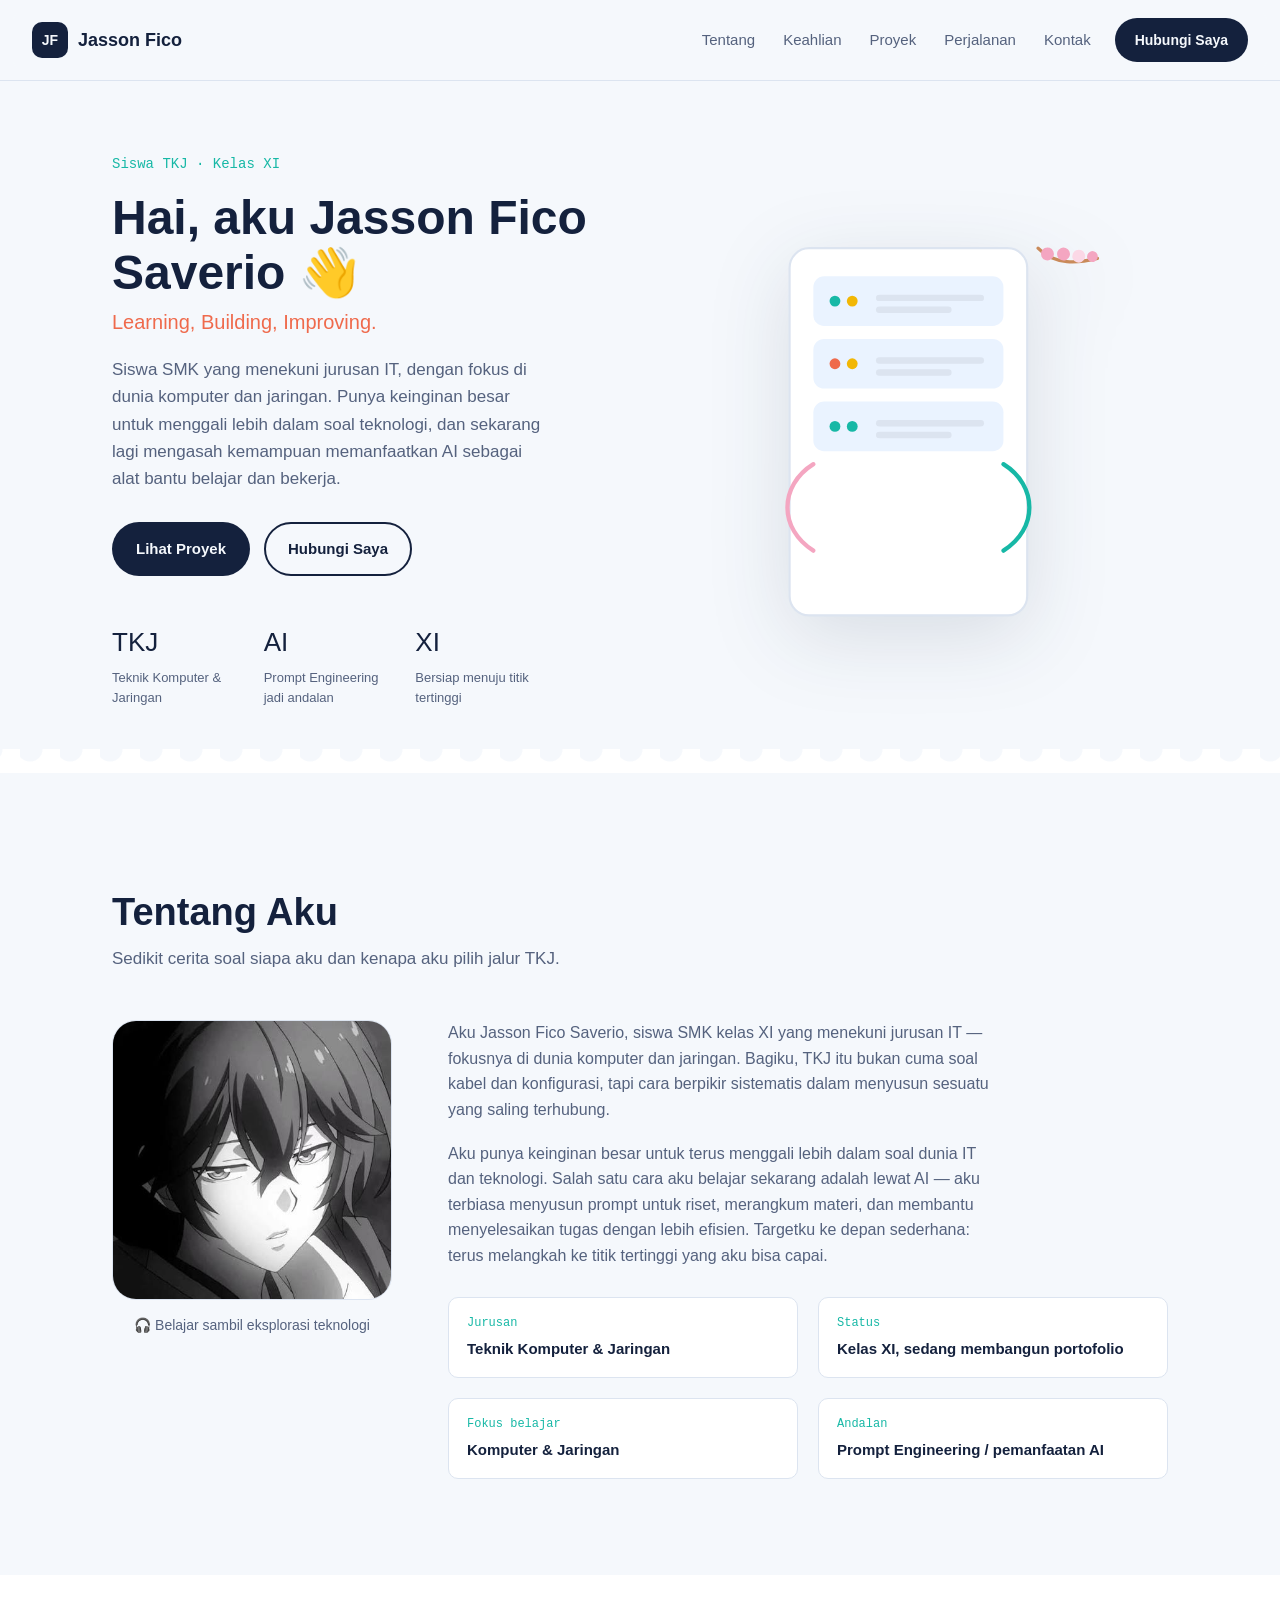
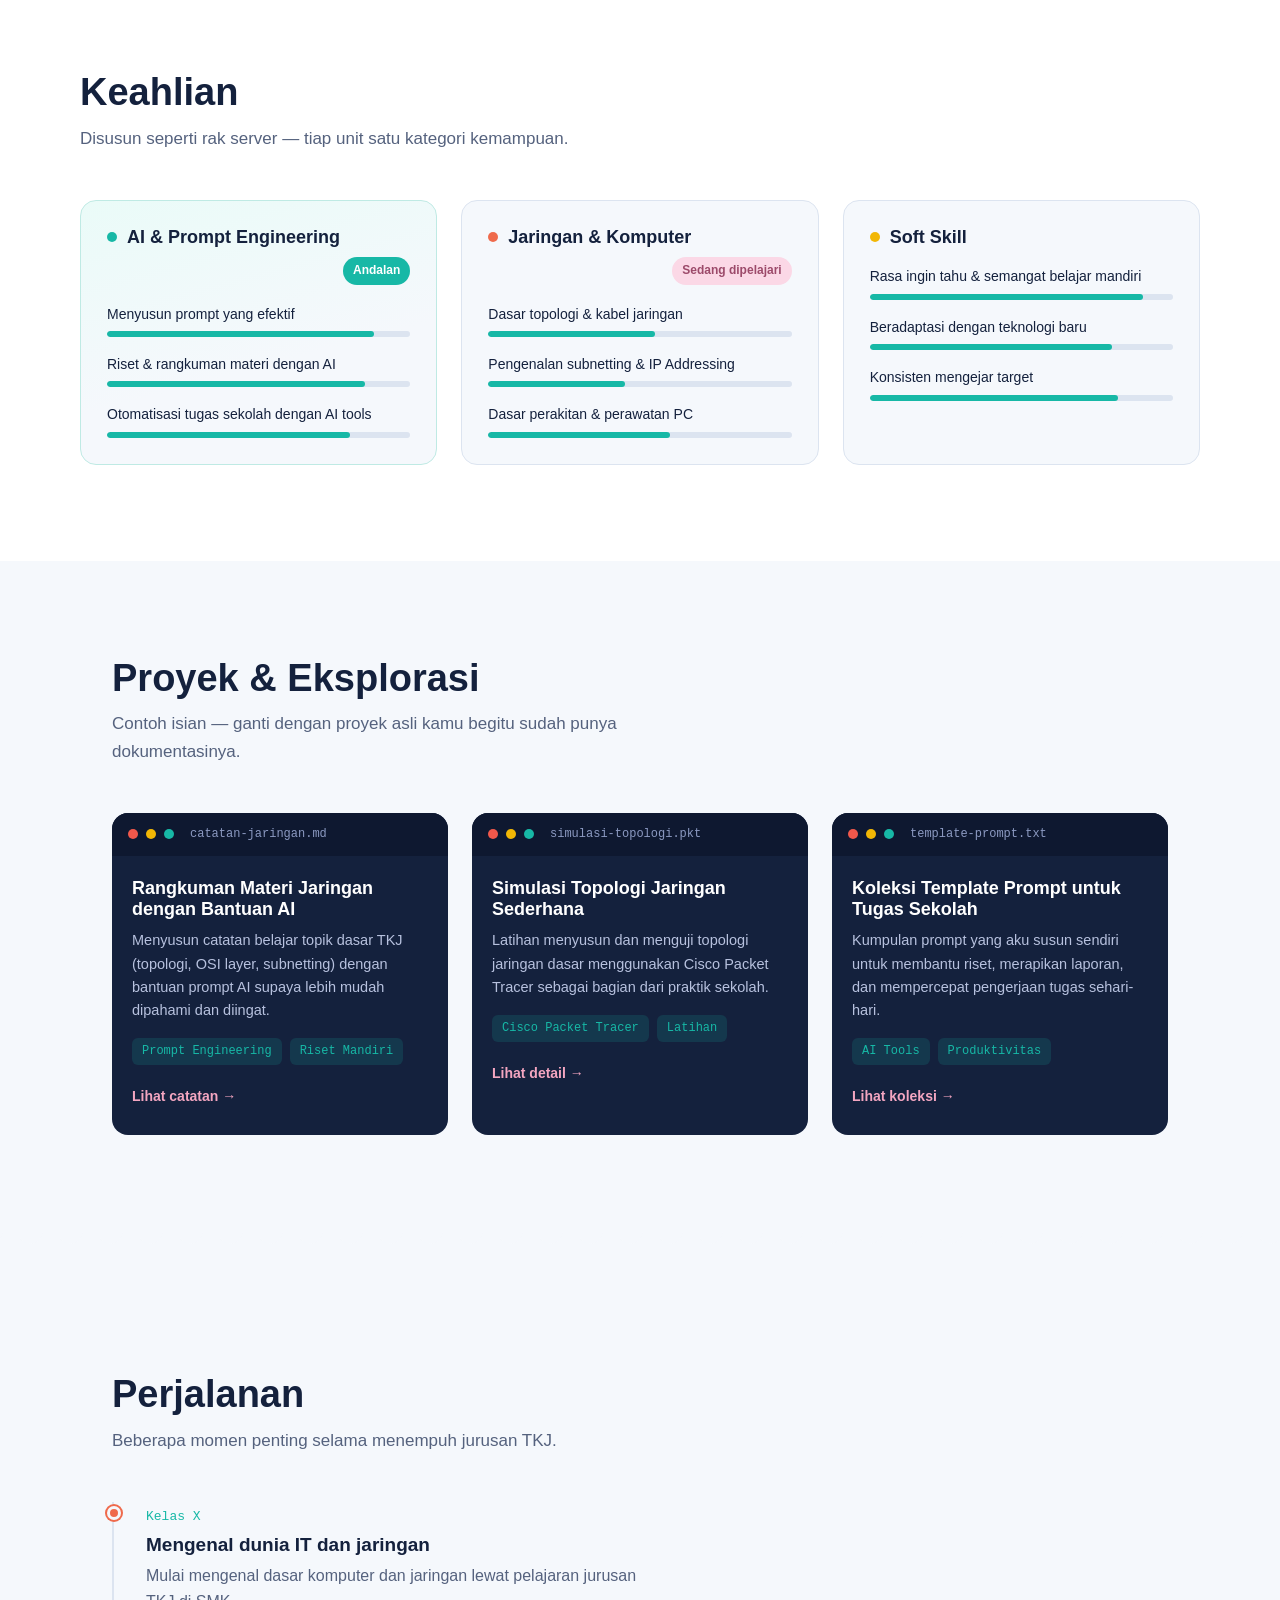
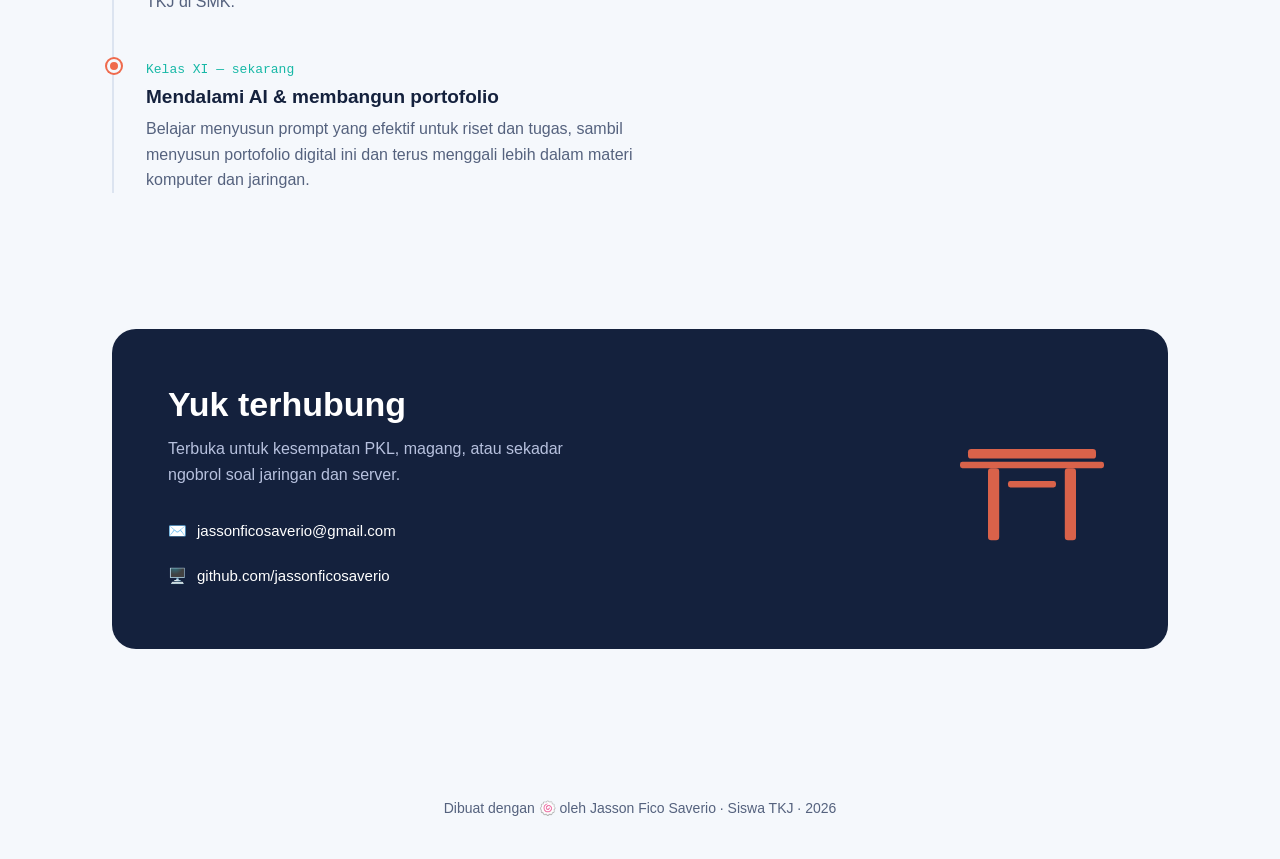
==== commit 047f9a3b: "Update index.html" ====
--- a/index.html
+++ b/index.html
@@ -119,7 +119,7 @@
       <div class="about-photo">
         <div class="photo-frame">
           <!-- Ilustrasi avatar orisinal — ganti dengan foto asli kamu kapan saja -->
-          <svg viewBox="0 0 200 200" class="avatar-illustration" role="img" aria-label="Ilustrasi avatar Jasson bergaya anime">
+          <img src="images.jpg" alt="Foto profil" class="avatar-illustration">
             <circle cx="100" cy="100" r="100" fill="#DCEBFF"/>
             <!-- badan -->
             <path d="M38 208 C 38 152, 64 122, 100 122 C 136 122, 162 152, 162 208 Z" fill="#2B3A67"/>
